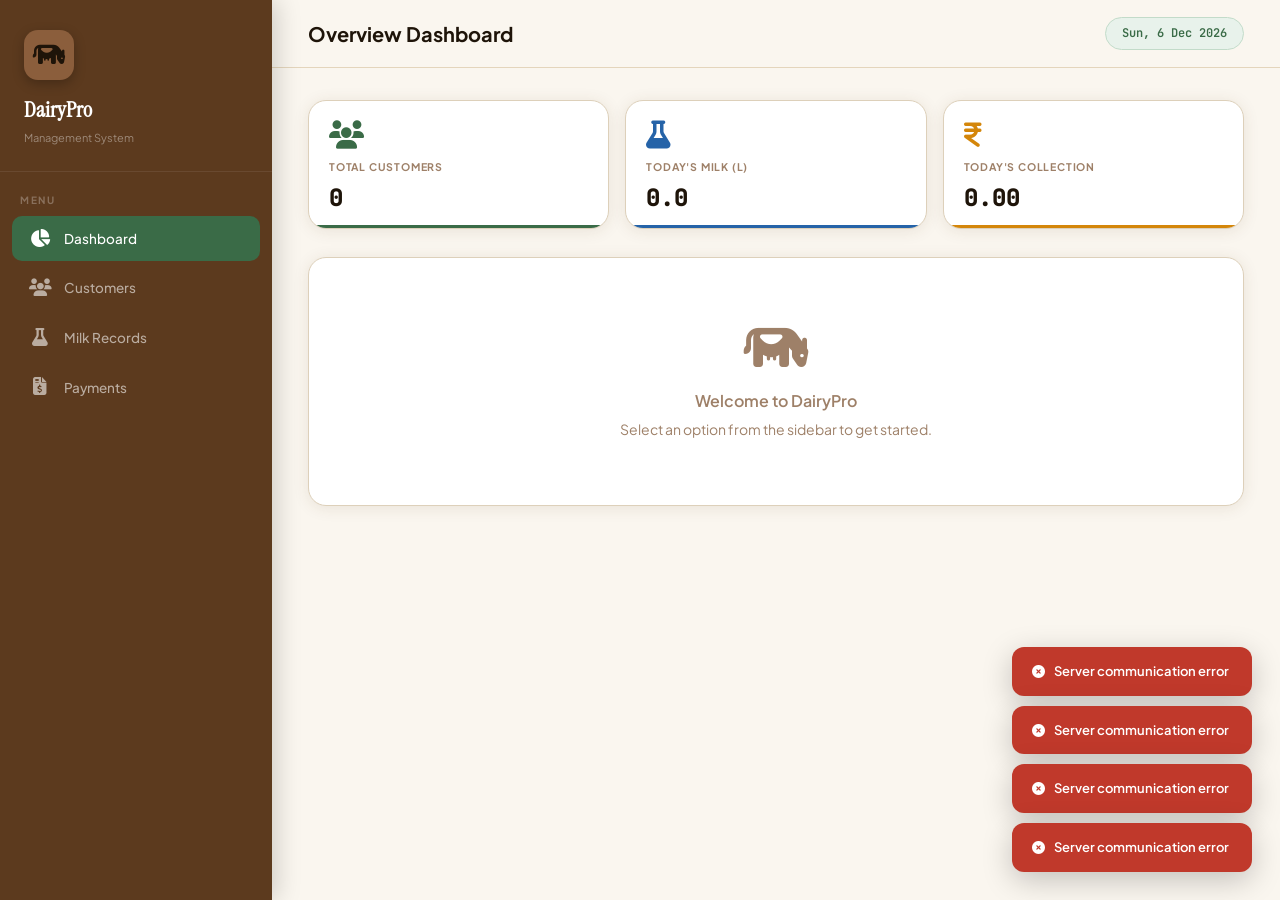
==== index.html @ 6cfc2c58 "first commit" ====
<!DOCTYPE html>
<html lang="en">
<head>
  <meta charset="UTF-8">
  <title>Dairy Management System</title>
  <link rel="stylesheet" href="css/style.css">
  <link rel="stylesheet" href="https://cdnjs.cloudflare.com/ajax/libs/font-awesome/6.4.0/css/all.min.css">
</head>
<body>

<!-- SIDEBAR -->
<aside class="sidebar" id="sidebar">
  <div class="sb-brand">
    <div class="icon"><i class="fa-solid fa-cow"></i></div>
    <h2>DairyPro</h2>
    <p>Management System</p>
  </div>
  
  <div class="sb-section">Menu</div>
  <a href="#" class="sb-item active" data-page="dashboard"><i class="fa-solid fa-chart-pie ico"></i> Dashboard</a>
  <a href="#" class="sb-item" data-page="customers"><i class="fa-solid fa-users ico"></i> Customers</a>
  <a href="#" class="sb-item" data-page="records"><i class="fa-solid fa-flask ico"></i> Milk Records</a>
  <a href="#" class="sb-item" data-page="payments"><i class="fa-solid fa-file-invoice-dollar ico"></i> Payments</a>
</aside>

<!-- MAIN CONTENT -->
<main class="main">
  <header class="topbar">
    <h1 id="pageTitle">Overview Dashboard</h1>
    <div class="date-chip" id="currentDateChip">---</div>
  </header>
  
  <div class="content">

    <!-- PAGE: DASHBOARD -->
    <div id="page-dashboard" class="page active">
      <div class="stats-row">
        <div class="scard green">
          <i class="fa-solid fa-users scard-icon" style="color: var(--green);"></i>
          <div class="scard-label">Total Customers</div>
          <div class="scard-val" id="stat-customers">0</div>
        </div>
        <div class="scard blue">
          <i class="fa-solid fa-flask scard-icon" style="color: var(--blue);"></i>
          <div class="scard-label">Today's Milk (L)</div>
          <div class="scard-val" id="stat-milk">0.0</div>
        </div>
        <div class="scard amber">
          <i class="fa-solid fa-indian-rupee-sign scard-icon" style="color: var(--amber);"></i>
          <div class="scard-label">Today's Collection</div>
          <div class="scard-val" id="stat-collection">0.00</div>
        </div>
      </div>
      
      <div class="card">
         <div class="empty">
            <i class="fa-solid fa-cow eico"></i>
            <h3>Welcome to DairyPro</h3>
            <p>Select an option from the sidebar to get started.</p>
         </div>
      </div>
    </div>

    <!-- PAGE: CUSTOMERS -->
    <div id="page-customers" class="page">
      <div class="card">
        <div class="card-head">
          <h2><i class="fa-solid fa-users"></i> Customer Register</h2>
          <button class="btn btn-green" onclick="openModal('modal-add-customer')"><i class="fa-solid fa-plus"></i> Add Customer</button>
        </div>
        <div class="filter-bar">
          <div class="search-wrap">
            <i class="fa-solid fa-search"></i>
            <input type="text" id="search-customer" placeholder="Search customer..." onkeyup="filterCustomers()">
          </div>
        </div>
        <div class="tbl-wrap">
          <table id="tbl-customers">
            <thead>
              <tr>
                <th>Code</th>
                <th>Name</th>
                <th>Phone</th>
                <th>Animal Type</th>
                <th>Address</th>
              </tr>
            </thead>
            <tbody></tbody>
          </table>
        </div>
      </div>
    </div>

    <!-- PAGE: RECORDS -->
    <div id="page-records" class="page">
      <div class="card">
        <div class="card-head">
          <h2><i class="fa-solid fa-flask"></i> Daily Milk Records</h2>
          <button class="btn btn-green" onclick="openModal('modal-add-record')"><i class="fa-solid fa-plus"></i> Collect Milk</button>
        </div>
        <div class="tbl-wrap">
          <table id="tbl-records">
            <thead>
              <tr>
                <th>Date</th>
                <th>Shift</th>
                <th>Customer Name</th>
                <th>Liters</th>
                <th>Fat %</th>
                <th>Rate / L</th>
                <th>Amount</th>
                <th>Balance</th>
              </tr>
            </thead>
            <tbody></tbody>
          </table>
        </div>
      </div>
    </div>

    <!-- PAGE: PAYMENTS -->
    <div id="page-payments" class="page">
      <div class="card">
        <div class="card-head">
          <h2><i class="fa-solid fa-file-invoice-dollar"></i> Payments Received</h2>
          <button class="btn btn-green" onclick="openModal('modal-add-payment')"><i class="fa-solid fa-plus"></i> Add Payment</button>
        </div>
        <div class="tbl-wrap">
          <table id="tbl-payments">
            <thead>
              <tr>
                <th>Date</th>
                <th>Customer Name</th>
                <th>Mode</th>
                <th style="text-align: right;">Amount</th>
              </tr>
            </thead>
            <tbody></tbody>
          </table>
        </div>
      </div>
    </div>

  </div> <!-- end content -->
</main>

<!-- MODALS -->

<!-- Modal: Add Customer -->
<div class="overlay" id="modal-add-customer">
  <div class="modal">
    <div class="modal-hd">
      <h3>Add New Customer</h3>
      <button class="modal-close" onclick="closeModal('modal-add-customer')"><i class="fa-solid fa-xmark"></i></button>
    </div>
    <div class="modal-bd">
      <form id="frm-customer" onsubmit="event.preventDefault(); saveCustomer();">
        <div class="form-grid">
          <div class="fg">
            <label>Customer Code <span class="req">*</span></label>
            <input type="text" id="c-code" required placeholder="e.g. C001">
          </div>
          <div class="fg">
            <label>Full Name <span class="req">*</span></label>
            <input type="text" id="c-name" required placeholder="John Doe">
          </div>
          <div class="fg">
            <label>Phone</label>
            <input type="tel" id="c-phone" placeholder="9876543210">
          </div>
          <div class="fg">
            <label>Animal Type</label>
            <select id="c-animal">
              <option value="cow">Cow</option>
              <option value="buffalo">Buffalo</option>
              <option value="mixed">Mixed</option>
            </select>
          </div>
          <div class="fg span2">
            <label>Address</label>
            <textarea id="c-address" rows="2" placeholder="Village / Area"></textarea>
          </div>
        </div>
      </form>
    </div>
    <div class="modal-ft">
      <button class="btn btn-outline" onclick="closeModal('modal-add-customer')">Cancel</button>
      <button class="btn btn-green" onclick="saveCustomer()">Save Customer</button>
    </div>
  </div>
</div>

<!-- Modal: Add Record -->
<div class="overlay" id="modal-add-record">
  <div class="modal">
    <div class="modal-hd">
      <h3>Record Milk Collection</h3>
      <button class="modal-close" onclick="closeModal('modal-add-record')"><i class="fa-solid fa-xmark"></i></button>
    </div>
    <div class="modal-bd">
      <form id="frm-record" onsubmit="event.preventDefault(); saveRecord();">
        <div class="form-grid">
          <div class="fg span2">
            <label>Customer <span class="req">*</span></label>
            <select id="r-customer" required>
                <option value="">Select a customer...</option>
            </select>
          </div>
          <div class="fg">
            <label>Record Date <span class="req">*</span></label>
            <input type="date" id="r-date" required>
          </div>
          <div class="fg">
            <label>Shift <span class="req">*</span></label>
            <select id="r-shift" required>
              <option value="morning">Morning</option>
              <option value="evening">Evening</option>
            </select>
          </div>
          <div class="fg">
            <label>Liters (Amount) <span class="req">*</span></label>
            <input type="number" step="0.01" id="r-liter" required>
          </div>
          <div class="fg">
            <label>Fat Percentage <span class="req">*</span></label>
            <input type="number" step="0.1" id="r-fat" required>
          </div>
          <div class="fg">
            <label>Rate / Liter <span class="req">*</span></label>
            <input type="number" step="0.01" id="r-rate" required>
          </div>
          <div class="fg">
            <label>Amount Collected Now</label>
            <input type="number" step="0.01" id="r-collected" value="0">
          </div>
        </div>
      </form>
    </div>
    <div class="modal-ft">
      <button class="btn btn-outline" onclick="closeModal('modal-add-record')">Cancel</button>
      <button class="btn btn-amber" onclick="saveRecord()">Save Record</button>
    </div>
  </div>
</div>

<!-- Modal: Add Payment -->
<div class="overlay" id="modal-add-payment">
  <div class="modal">
    <div class="modal-hd">
      <h3>Add Payment</h3>
      <button class="modal-close" onclick="closeModal('modal-add-payment')"><i class="fa-solid fa-xmark"></i></button>
    </div>
    <div class="modal-bd">
      <form id="frm-payment" onsubmit="event.preventDefault(); savePayment();">
        <div class="form-grid">
          <div class="fg span2">
            <label>Customer <span class="req">*</span></label>
            <select id="p-customer" required>
                <option value="">Select a customer...</option>
            </select>
          </div>
          <div class="fg">
            <label>Payment Date <span class="req">*</span></label>
            <input type="date" id="p-date" required>
          </div>
          <div class="fg">
            <label>Amount <span class="req">*</span></label>
            <input type="number" step="0.01" id="p-amount" required>
          </div>
          <div class="fg">
            <label>Mode</label>
            <select id="p-mode">
              <option value="cash">Cash</option>
              <option value="upi">UPI / Online</option>
              <option value="bank">Bank Transfer</option>
            </select>
          </div>
        </div>
      </form>
    </div>
    <div class="modal-ft">
      <button class="btn btn-outline" onclick="closeModal('modal-add-payment')">Cancel</button>
      <button class="btn" style="background:var(--blue);color:#fff;" onclick="savePayment()">Save Payment</button>
    </div>
  </div>
</div>

<!-- TOASTS -->
<div id="toasts"></div>

<script src="script.js"></script>
</body>
</html>
---- css/style.css ----
@import url('https://fonts.googleapis.com/css2?family=Plus+Jakarta+Sans:wght@300;400;500;600;700;800&family=Instrument+Serif:ital@0;1&family=JetBrains+Mono:wght@400;500;600&display=swap');

:root {
  --cream:      #faf6ef;
  --cream-dark: #f0e9db;
  --tan:        #e4d5bc;
  --brown:      #8b5e3c;
  --brown-dk:   #5c3a1e;
  --brown-lt:   #c4956a;
  --green:      #3a6b47;
  --green-lt:   #5a9e6f;
  --green-pale: #e8f2eb;
  --amber:      #d4860a;
  --amber-pale: #fef3e2;
  --red:        #c0392b;
  --red-pale:   #fdecea;
  --blue:       #2563a8;
  --blue-pale:  #e8f0fb;
  --ink:        #1e1409;
  --ink-mid:    #5a4534;
  --ink-lt:     #9e8068;
  --border:     #ddd0ba;
  --sidebar-w:  272px;
  --r:          12px;
  --r-lg:       18px;
  --shadow:     0 2px 16px rgba(91,58,30,.10);
  --shadow-lg:  0 8px 40px rgba(91,58,30,.16);
}

*, *::before, *::after { margin:0; padding:0; box-sizing:border-box; }

body {
  font-family: 'Plus Jakarta Sans', sans-serif;
  background: var(--cream); color: var(--ink);
  min-height: 100vh; display: flex; font-size: 14px; line-height: 1.6;
}

/* ── SIDEBAR ── */
.sidebar {
  width: var(--sidebar-w); background: var(--brown-dk);
  min-height: 100vh; position: fixed; left:0; top:0;
  display: flex; flex-direction: column; z-index: 200;
  box-shadow: 4px 0 24px rgba(0,0,0,.18);
}
.sb-brand { padding: 30px 24px 24px; border-bottom: 1px solid rgba(255,255,255,.08); }
.sb-brand .icon {
  width:50px; height:50px; background: var(--brown);
  border-radius:14px; display:flex; align-items:center; justify-content:center;
  font-size:26px; margin-bottom:12px; box-shadow:0 4px 12px rgba(0,0,0,.25);
}
.sb-brand h2 { font-family:'Instrument Serif',serif; font-size:22px; color:#fff; }
.sb-brand p  { font-size:11px; color:rgba(255,255,255,.4); margin-top:2px; }
.sb-section  { padding:20px 20px 6px; font-size:10px; font-weight:700; letter-spacing:1.5px; text-transform:uppercase; color:rgba(255,255,255,.28); }
.sb-item {
  display:flex; align-items:center; gap:12px;
  padding:12px 16px; margin:2px 12px; border-radius:10px;
  color:rgba(255,255,255,.58); font-size:13.5px; font-weight:500;
  cursor:pointer; transition:all .18s; text-decoration:none; user-select:none;
}
.sb-item:hover  { background:rgba(255,255,255,.09); color:#fff; }
.sb-item.active { background:var(--green); color:#fff; }
.sb-item .ico   { font-size:18px; width:24px; text-align:center; flex-shrink:0; }
.sb-footer { margin-top:auto; padding:20px 24px; border-top:1px solid rgba(255,255,255,.07); font-size:11px; color:rgba(255,255,255,.28); }

/* ── MAIN ── */
.main { margin-left:var(--sidebar-w); flex:1; display:flex; flex-direction:column; min-height:100vh; }
.topbar {
  background:rgba(250,246,239,.96); backdrop-filter:blur(12px);
  padding:0 36px; height:68px;
  display:flex; align-items:center; justify-content:space-between;
  border-bottom:1.5px solid var(--tan); position:sticky; top:0; z-index:100;
}
.topbar h1 { font-size:20px; font-weight:700; }
.date-chip {
  background:var(--green-pale); color:var(--green);
  font-size:12px; font-weight:600; padding:6px 16px; border-radius:20px;
  font-family:'JetBrains Mono',monospace; border:1px solid #c2dbc9;
}

/* ── PAGES ── */
.content { padding:32px 36px; flex:1; }
.page    { display:none; animation:fadeUp .25s ease; }
.page.active { display:block; }
@keyframes fadeUp { from{opacity:0;transform:translateY(10px)} to{opacity:1;transform:none} }

/* ── STAT CARDS ── */
.stats-row { display:grid; grid-template-columns:repeat(5,1fr); gap:16px; margin-bottom:28px; }
.scard {
  background:#fff; border-radius:var(--r-lg); padding:20px 20px 18px;
  border:1.5px solid var(--border); box-shadow:var(--shadow);
  display:flex; flex-direction:column; gap:10px;
  transition:transform .18s,box-shadow .18s; position:relative; overflow:hidden;
}
.scard::after { content:''; position:absolute; bottom:0; left:0; right:0; height:3px; }
.scard.green::after { background:var(--green); }
.scard.blue::after  { background:var(--blue); }
.scard.amber::after { background:var(--amber); }
.scard.red::after   { background:var(--red); }
.scard.brown::after { background:var(--brown); }
.scard:hover { transform:translateY(-3px); box-shadow:var(--shadow-lg); }
.scard-icon  { font-size:28px; }
.scard-label { font-size:10.5px; font-weight:700; letter-spacing:.8px; text-transform:uppercase; color:var(--ink-lt); }
.scard-val   { font-size:24px; font-weight:800; font-family:'JetBrains Mono',monospace; line-height:1; }
.scard-sub   { font-size:11px; color:var(--ink-lt); }

/* ── CARD ── */
.card { background:#fff; border-radius:var(--r-lg); border:1.5px solid var(--border); box-shadow:var(--shadow); overflow:hidden; margin-bottom:24px; }
.card-head {
  padding:18px 24px; display:flex; align-items:center; justify-content:space-between;
  border-bottom:1.5px solid var(--cream-dark); background:var(--cream);
}
.card-head h2 { font-size:15px; font-weight:700; display:flex; align-items:center; gap:8px; }

/* ── BUTTONS ── */
.btn {
  display:inline-flex; align-items:center; gap:7px;
  padding:9px 20px; border-radius:9px; font-size:13px; font-weight:600;
  font-family:'Plus Jakarta Sans',sans-serif; cursor:pointer; border:none;
  transition:all .17s; text-decoration:none; white-space:nowrap; user-select:none;
}
.btn-green   { background:var(--green); color:#fff; }
.btn-green:hover   { background:var(--green-lt); }
.btn-amber   { background:var(--amber); color:#fff; }
.btn-amber:hover   { background:#e8960f; }
.btn-red     { background:var(--red); color:#fff; }
.btn-red:hover     { background:#a93226; }
.btn-outline { background:transparent; border:1.5px solid var(--border); color:var(--ink-mid); }
.btn-outline:hover { border-color:var(--brown); color:var(--brown); background:var(--cream); }
.btn-sm  { padding:6px 13px; font-size:12px; border-radius:7px; }
.btn-xs  { padding:4px 9px;  font-size:11px; border-radius:6px; }
.btn-grp { display:flex; gap:8px; }

/* ── FORMS ── */
.form-grid { display:grid; grid-template-columns:repeat(auto-fill,minmax(210px,1fr)); gap:16px 20px; }
.fg { display:flex; flex-direction:column; gap:5px; }
.fg.span2 { grid-column:span 2; }
.fg label { font-size:11.5px; font-weight:700; color:var(--ink-mid); text-transform:uppercase; letter-spacing:.7px; }
.fg label .req { color:var(--red); }

input[type=text], input[type=number], input[type=tel],
input[type=date], select, textarea {
  padding:10px 14px; border:1.5px solid var(--border); border-radius:9px;
  font-size:14px; font-family:'Plus Jakarta Sans',sans-serif; color:var(--ink);
  background:var(--cream); transition:border-color .18s,box-shadow .18s,background .18s;
  outline:none; width:100%;
}
input:focus, select:focus, textarea:focus {
  border-color:var(--green-lt); box-shadow:0 0 0 3px rgba(90,158,111,.15); background:#fff;
}
.auto-field  { background:var(--green-pale)!important; color:var(--green)!important; font-weight:700; font-family:'JetBrains Mono',monospace; border-color:#c2dbc9; }
.danger-field{ background:var(--red-pale)!important;   color:var(--red)!important;   font-weight:700; font-family:'JetBrains Mono',monospace; border-color:#f5c6c2; }

/* ── FILTER BAR ── */
.filter-bar {
  display:flex; gap:12px; align-items:flex-end; flex-wrap:wrap;
  padding:16px 24px; background:var(--cream); border-bottom:1.5px solid var(--cream-dark);
}
.filter-bar .fg { min-width:150px; }
.filter-bar label { font-size:10.5px; }
.filter-bar input,.filter-bar select { padding:8px 12px; font-size:13px; }

/* ── TABLE ── */
.tbl-wrap { overflow-x:auto; }
table { width:100%; border-collapse:collapse; font-size:13px; }
thead th {
  background:var(--cream-dark); padding:11px 16px; text-align:left;
  font-size:10.5px; font-weight:700; letter-spacing:.8px; text-transform:uppercase;
  color:var(--ink-mid); white-space:nowrap; border-bottom:1.5px solid var(--tan);
}
tbody td   { padding:12px 16px; border-bottom:1px solid var(--cream-dark); vertical-align:middle; }
tbody tr:last-child td { border-bottom:none; }
tbody tr:hover { background:rgba(90,158,111,.04); }
.tfoot td  { padding:11px 16px; background:var(--cream-dark); font-weight:700; font-family:'JetBrains Mono',monospace; border-top:2px solid var(--tan); font-size:12px; }
.mono { font-family:'JetBrains Mono',monospace; }

/* ── BADGES ── */
.chip { display:inline-flex; align-items:center; padding:3px 10px; border-radius:20px; font-size:11px; font-weight:700; white-space:nowrap; }
.chip-green { background:var(--green-pale); color:var(--green); }
.chip-amber { background:var(--amber-pale); color:var(--amber); }
.chip-red   { background:var(--red-pale);   color:var(--red);   }
.chip-blue  { background:var(--blue-pale);  color:var(--blue);  }
.chip-tan   { background:var(--cream-dark); color:var(--ink-mid); }
.chip-A     { background:#e0f4e6; color:#236b35; }
.chip-B     { background:#fef3e2; color:#a05f00; }
.chip-C     { background:#fdecea; color:#9b231a; }

/* ── FAT VISUAL ── */
.fat-cell  { display:flex; align-items:center; gap:8px; }
.fat-mini  { width:56px; height:5px; border-radius:3px; background:var(--tan); overflow:hidden; flex-shrink:0; }
.fat-fill  { height:100%; background:linear-gradient(90deg,var(--green),var(--amber),var(--red)); border-radius:3px; }
.fat-bar-bg { height:8px; border-radius:4px; background:linear-gradient(90deg,#3a6b47 0%,#d4860a 50%,#c0392b 100%); position:relative; }
.fat-thumb  { width:14px; height:14px; background:#fff; border:2px solid var(--brown-dk); border-radius:50%; position:absolute; top:-3px; transform:translateX(-50%); transition:left .2s; box-shadow:0 1px 4px rgba(0,0,0,.2); }

/* ── MODAL ── */
.overlay { display:none; position:fixed; inset:0; background:rgba(30,20,9,.5); backdrop-filter:blur(5px); z-index:500; align-items:center; justify-content:center; }
.overlay.open { display:flex; }
.modal { background:#fff; border-radius:20px; width:92%; max-width:720px; max-height:92vh; overflow-y:auto; box-shadow:0 24px 80px rgba(0,0,0,.28); animation:modalPop .22s cubic-bezier(.34,1.3,.64,1); }
@keyframes modalPop { from{transform:scale(.9) translateY(20px);opacity:0} to{transform:none;opacity:1} }
.modal-hd {
  padding:22px 26px 18px; display:flex; align-items:center; justify-content:space-between;
  border-bottom:1.5px solid var(--cream-dark); background:var(--cream);
  position:sticky; top:0; z-index:10; border-radius:20px 20px 0 0;
}
.modal-hd h3  { font-size:17px; font-weight:700; }
.modal-bd     { padding:26px; }
.modal-ft     { padding:18px 26px; border-top:1.5px solid var(--cream-dark); display:flex; gap:10px; justify-content:flex-end; background:var(--cream); border-radius:0 0 20px 20px; }
.modal-close  { background:none; border:none; font-size:22px; cursor:pointer; color:var(--ink-lt); }
.modal-close:hover { color:var(--red); }

/* ── TOAST ── */
#toasts { position:fixed; bottom:28px; right:28px; z-index:9999; display:flex; flex-direction:column; gap:10px; }
.toast  { padding:14px 20px; border-radius:12px; font-size:13px; font-weight:600; color:#fff; box-shadow:0 8px 30px rgba(0,0,0,.22); display:flex; align-items:center; gap:9px; animation:slideIn .28s ease; min-width:240px; }
.toast.ok   { background:var(--green); }
.toast.err  { background:var(--red);   }
.toast.info { background:var(--blue);  }
@keyframes slideIn { from{transform:translateX(60px);opacity:0} to{transform:none;opacity:1} }

/* ── SEARCH ── */
.search-wrap { display:flex; align-items:center; gap:8px; background:var(--cream); border:1.5px solid var(--border); border-radius:9px; padding:8px 14px; }
.search-wrap input { border:none; background:transparent; padding:0; outline:none; font-size:13px; width:220px; }
.search-wrap input:focus { box-shadow:none; background:transparent; }

/* ── MISC ── */
.cid-box { background:var(--amber-pale); border:1.5px solid #f5d990; border-radius:9px; padding:10px 14px; font-family:'JetBrains Mono',monospace; font-size:16px; font-weight:700; color:var(--amber); letter-spacing:1px; }
.empty   { text-align:center; padding:64px 24px; color:var(--ink-lt); }
.empty .eico { font-size:52px; margin-bottom:14px; }
.empty h3    { font-size:16px; font-weight:600; margin-bottom:5px; }
.loading { text-align:center; padding:60px; color:var(--ink-lt); }
.spin { width:34px; height:34px; border:3px solid var(--tan); border-top-color:var(--green); border-radius:50%; animation:spin .75s linear infinite; margin:0 auto 14px; }
@keyframes spin { to{transform:rotate(360deg)} }

/* ── PRINT ── */
@media print {
  .sidebar,.topbar,.filter-bar,.btn,.overlay { display:none!important; }
  .main { margin-left:0; } .content { padding:0; }
  .card { box-shadow:none; border:1px solid #ccc; } body { background:#fff; }
}

/* ── RESPONSIVE ── */
@media (max-width:1280px) { .stats-row { grid-template-columns:repeat(3,1fr); } }
@media (max-width:1024px) { .stats-row { grid-template-columns:repeat(2,1fr); } }
@media (max-width:768px)  {
  :root { --sidebar-w:0px; }
  .sidebar { transform:translateX(-272px); width:272px; transition:transform .3s; }
  .sidebar.open { transform:none; }
  .main { margin-left:0; } .content { padding:18px; }
  .topbar { padding:0 20px; } .stats-row { grid-template-columns:1fr 1fr; }
}
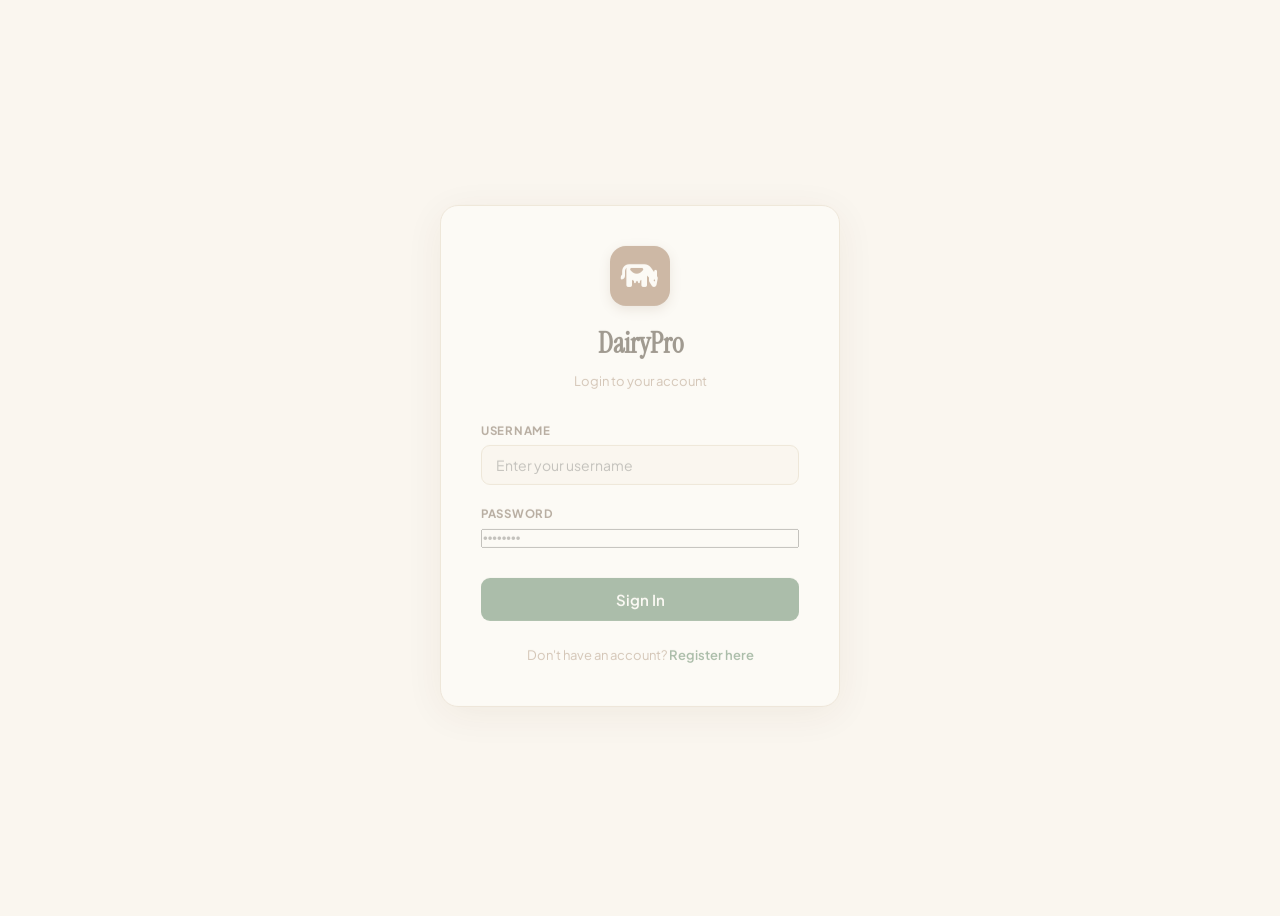
==== commit 8132050a: "frist commit" ====
--- a/index.html
+++ b/index.html
@@ -21,6 +21,12 @@
   <a href="#" class="sb-item" data-page="customers"><i class="fa-solid fa-users ico"></i> Customers</a>
   <a href="#" class="sb-item" data-page="records"><i class="fa-solid fa-flask ico"></i> Milk Records</a>
   <a href="#" class="sb-item" data-page="payments"><i class="fa-solid fa-file-invoice-dollar ico"></i> Payments</a>
+  
+  <div class="sb-footer">
+    <button class="btn btn-outline" style="width:100%; border-color:rgba(255,255,255,.15); color:rgba(255,255,255,.6);" onclick="logout()">
+      <i class="fa-solid fa-right-from-bracket"></i> Logout
+    </button>
+  </div>
 </aside>
 
 <!-- MAIN CONTENT -->
@@ -110,6 +116,7 @@
                 <th>Rate / L</th>
                 <th>Amount</th>
                 <th>Balance</th>
+                <th style="text-align: right;">Action</th>
               </tr>
             </thead>
             <tbody></tbody>
@@ -285,6 +292,46 @@
   </div>
 </div>
 
+<!-- Modal: Digital Receipt -->
+<div class="overlay" id="modal-receipt">
+  <div class="modal" style="max-width:380px;">
+    <div class="modal-hd no-print">
+      <h3>Digital Receipt</h3>
+      <button class="modal-close" onclick="closeModal('modal-receipt')"><i class="fa-solid fa-xmark"></i></button>
+    </div>
+    <div class="modal-bd receipt-box" id="receipt-content">
+      <div class="receipt-header">
+        <div class="icon"><i class="fa-solid fa-cow"></i></div>
+        <h2>DairyPro</h2>
+        <p>Official Digital Receipt</p>
+      </div>
+      <div class="receipt-divider"></div>
+      <div class="receipt-details">
+        <div class="r-row"><span class="r-label">Date:</span> <span id="rec-date"></span></div>
+        <div class="r-row"><span class="r-label">Shift:</span> <span id="rec-shift"></span></div>
+        <div class="r-row"><span class="r-label">Customer:</span> <span id="rec-name" style="font-weight:700;"></span></div>
+      </div>
+      <div class="receipt-divider"></div>
+      <div class="receipt-calc">
+        <div class="r-row"><span class="r-label">Liters:</span> <span id="rec-liters"></span> L</div>
+        <div class="r-row"><span class="r-label">Fat %:</span> <span id="rec-fat"></span>%</div>
+        <div class="r-row"><span class="r-label">Rate/L:</span> ₹<span id="rec-rate"></span></div>
+      </div>
+      <div class="receipt-divider" style="border-top-style:solid; border-top-width:2px; border-color:var(--ink);"></div>
+      <div class="r-total">
+        <span>Total Amount</span>
+        <span id="rec-total">₹0.00</span>
+      </div>
+      <div class="receipt-footer">
+        Thank you for choosing DairyPro.<br>Have a great day!
+      </div>
+    </div>
+    <div class="modal-ft no-print" style="justify-content:center;">
+      <button class="btn btn-green" style="width:100%; justify-content:center;" onclick="window.print()"><i class="fa-solid fa-print"></i> Print Receipt</button>
+    </div>
+  </div>
+</div>
+
 <!-- TOASTS -->
 <div id="toasts"></div>
 
--- a/css/style.css
+++ b/css/style.css
@@ -231,10 +231,30 @@
 
 /* ── PRINT ── */
 @media print {
-  .sidebar,.topbar,.filter-bar,.btn,.overlay { display:none!important; }
-  .main { margin-left:0; } .content { padding:0; }
-  .card { box-shadow:none; border:1px solid #ccc; } body { background:#fff; }
-}
+  body { background:#fff; margin:0; padding:0; }
+  .sidebar, .topbar, .filter-bar, .btn, .no-print, .stats-row, .card-head, .tbl-wrap, #toasts { display:none!important; }
+  
+  .main { margin-left:0; flex:none; }
+  .content { padding:0; }
+  .card { box-shadow:none; border:none; margin:0; }
+  
+  /* Show only the modal content if open */
+  .overlay.open { position:absolute; inset:0; display:block!important; background:#fff!important; align-items:flex-start; }
+  .modal { box-shadow:none; border-radius:0; border:none; margin:0 auto; max-width:100%; animation:none; }
+  .receipt-box { padding:20px; font-size:12px; }
+}
+
+/* ── RECEIPT BOX ── */
+.receipt-box { padding: 30px 24px; font-family: 'JetBrains Mono', monospace; color: var(--ink); background: #fff; }
+.receipt-header { text-align: center; margin-bottom: 16px; }
+.receipt-header .icon { font-size: 24px; color: var(--ink); margin-bottom: 8px; }
+.receipt-header h2 { font-family: 'Instrument Serif', serif; font-size: 24px; line-height: 1; }
+.receipt-header p { font-size: 11px; color: var(--ink-lt); text-transform: uppercase; letter-spacing: 1px; margin-top: 4px; }
+.receipt-divider { border-top: 1.5px dashed var(--ink-lt); margin: 16px 0; opacity: 0.5; }
+.r-row { display: flex; justify-content: space-between; margin-bottom: 8px; font-size: 13px; }
+.r-label { color: var(--ink-mid); }
+.r-total { display: flex; justify-content: space-between; font-size: 16px; font-weight: 700; margin-top: 16px; }
+.receipt-footer { text-align: center; font-size: 11px; color: var(--ink-lt); margin-top: 24px; }
 
 /* ── RESPONSIVE ── */
 @media (max-width:1280px) { .stats-row { grid-template-columns:repeat(3,1fr); } }
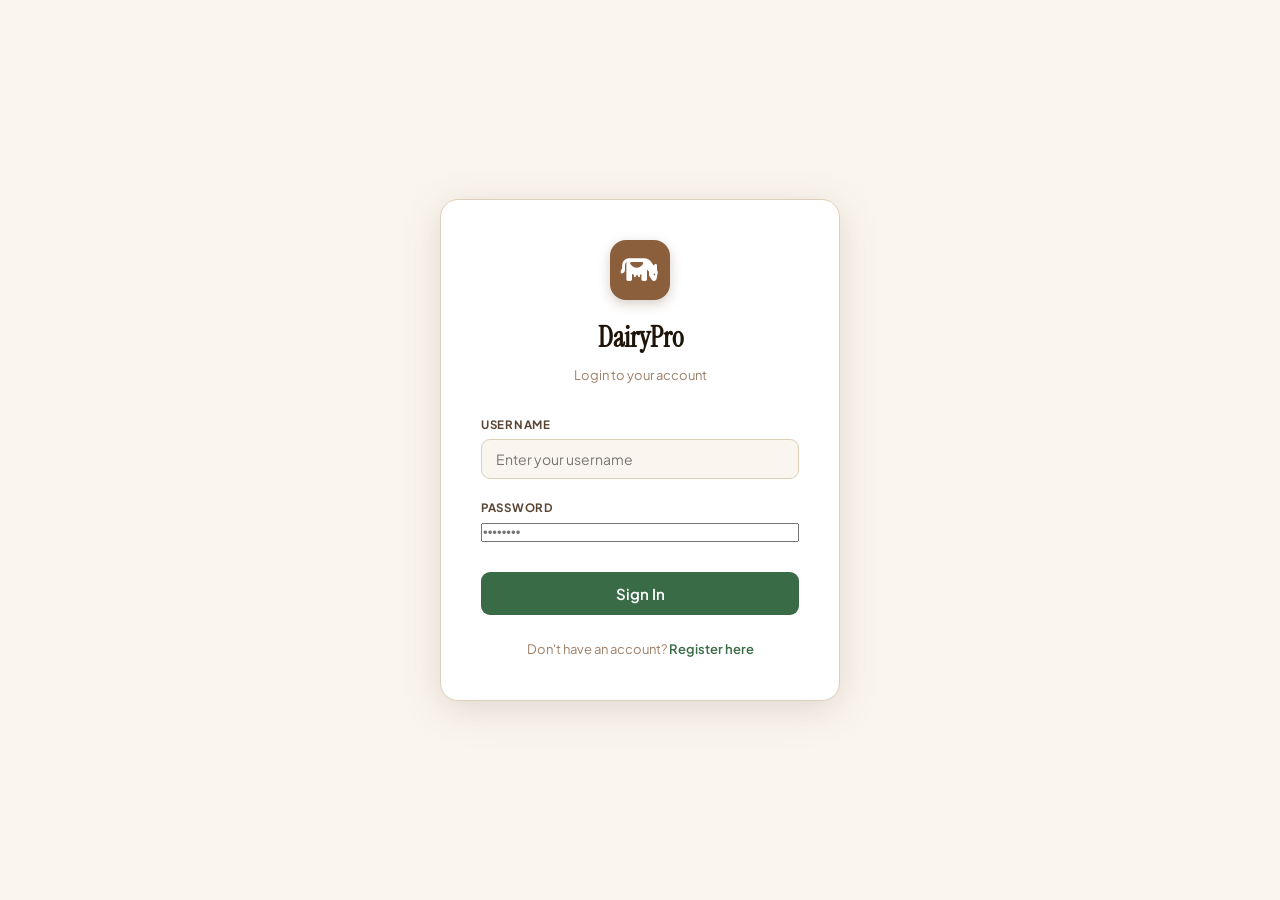
==== commit d2162872: "frist commit" ====
--- a/index.html
+++ b/index.html
@@ -72,7 +72,7 @@
       <div class="card">
         <div class="card-head">
           <h2><i class="fa-solid fa-users"></i> Customer Register</h2>
-          <button class="btn btn-green" onclick="openModal('modal-add-customer')"><i class="fa-solid fa-plus"></i> Add Customer</button>
+          <button class="btn btn-green" onclick="openAddCustomerModal()"><i class="fa-solid fa-plus"></i> Add Customer</button>
         </div>
         <div class="filter-bar">
           <div class="search-wrap">
@@ -89,6 +89,7 @@
                 <th>Phone</th>
                 <th>Animal Type</th>
                 <th>Address</th>
+                <th style="text-align: right;">Action</th>
               </tr>
             </thead>
             <tbody></tbody>
@@ -102,7 +103,7 @@
       <div class="card">
         <div class="card-head">
           <h2><i class="fa-solid fa-flask"></i> Daily Milk Records</h2>
-          <button class="btn btn-green" onclick="openModal('modal-add-record')"><i class="fa-solid fa-plus"></i> Collect Milk</button>
+          <button class="btn btn-green" onclick="openAddRecordModal()"><i class="fa-solid fa-plus"></i> Collect Milk</button>
         </div>
         <div class="tbl-wrap">
           <table id="tbl-records">
@@ -130,7 +131,7 @@
       <div class="card">
         <div class="card-head">
           <h2><i class="fa-solid fa-file-invoice-dollar"></i> Payments Received</h2>
-          <button class="btn btn-green" onclick="openModal('modal-add-payment')"><i class="fa-solid fa-plus"></i> Add Payment</button>
+          <button class="btn btn-green" onclick="openAddPaymentModal()"><i class="fa-solid fa-plus"></i> Add Payment</button>
         </div>
         <div class="tbl-wrap">
           <table id="tbl-payments">
@@ -140,6 +141,7 @@
                 <th>Customer Name</th>
                 <th>Mode</th>
                 <th style="text-align: right;">Amount</th>
+                <th style="text-align: right;">Action</th>
               </tr>
             </thead>
             <tbody></tbody>
@@ -157,11 +159,12 @@
 <div class="overlay" id="modal-add-customer">
   <div class="modal">
     <div class="modal-hd">
-      <h3>Add New Customer</h3>
+      <h3 id="modal-add-customer-title">Add New Customer</h3>
       <button class="modal-close" onclick="closeModal('modal-add-customer')"><i class="fa-solid fa-xmark"></i></button>
     </div>
     <div class="modal-bd">
       <form id="frm-customer" onsubmit="event.preventDefault(); saveCustomer();">
+        <input type="hidden" id="c-id" value="">
         <div class="form-grid">
           <div class="fg">
             <label>Customer Code <span class="req">*</span></label>
@@ -201,11 +204,12 @@
 <div class="overlay" id="modal-add-record">
   <div class="modal">
     <div class="modal-hd">
-      <h3>Record Milk Collection</h3>
+      <h3 id="modal-add-record-title">Record Milk Collection</h3>
       <button class="modal-close" onclick="closeModal('modal-add-record')"><i class="fa-solid fa-xmark"></i></button>
     </div>
     <div class="modal-bd">
       <form id="frm-record" onsubmit="event.preventDefault(); saveRecord();">
+        <input type="hidden" id="r-id" value="">
         <div class="form-grid">
           <div class="fg span2">
             <label>Customer <span class="req">*</span></label>
@@ -254,11 +258,12 @@
 <div class="overlay" id="modal-add-payment">
   <div class="modal">
     <div class="modal-hd">
-      <h3>Add Payment</h3>
+      <h3 id="modal-add-payment-title">Add Payment</h3>
       <button class="modal-close" onclick="closeModal('modal-add-payment')"><i class="fa-solid fa-xmark"></i></button>
     </div>
     <div class="modal-bd">
       <form id="frm-payment" onsubmit="event.preventDefault(); savePayment();">
+        <input type="hidden" id="p-id" value="">
         <div class="form-grid">
           <div class="fg span2">
             <label>Customer <span class="req">*</span></label>
